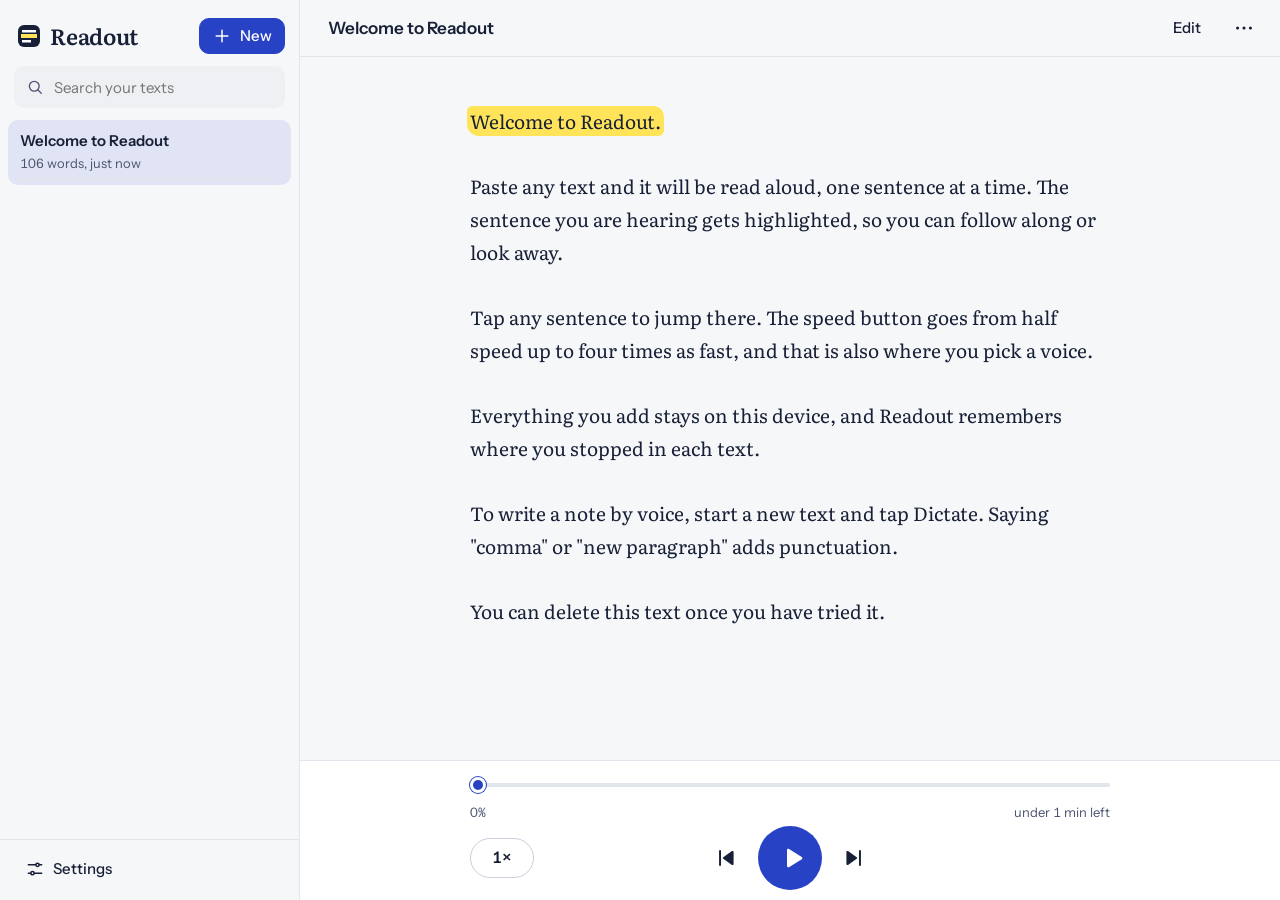
==== index.html @ 1df07926 "Add Readout: read-aloud and dictation web app Plain HTML/CSS/JS, no build step. Served from GitHub P" ====
<!doctype html>
<html lang="en" data-theme="system" data-size="m">
<head>
  <meta charset="utf-8">
  <meta name="viewport" content="width=device-width, initial-scale=1, viewport-fit=cover, interactive-widget=resizes-content">
  <title>Readout</title>
  <meta name="description" content="Paste text and hear it read aloud. Dictate notes by voice.">
  <meta name="theme-color" content="#F6F7F9" id="themeColor">
  <meta name="color-scheme" content="light dark">
  <link rel="manifest" href="manifest.webmanifest">
  <link rel="icon" href="icons/icon.svg" type="image/svg+xml">
  <link rel="apple-touch-icon" href="icons/apple-touch-icon.png">
  <link rel="preconnect" href="https://fonts.googleapis.com">
  <link rel="preconnect" href="https://fonts.gstatic.com" crossorigin>
  <link rel="stylesheet" href="https://fonts.googleapis.com/css2?family=Instrument+Sans:wght@400;500;600&family=Literata:wght@400;500;600&display=swap">
  <link rel="stylesheet" href="styles.css?v=1">
  <script src="core.js?v=1" defer></script>
  <script src="app.js?v=1" defer></script>
</head>
<body>
  <svg xmlns="http://www.w3.org/2000/svg" width="0" height="0" style="position:absolute" aria-hidden="true" focusable="false">
    <symbol id="i-menu" viewBox="0 0 24 24"><path d="M4 7h16M4 12h16M4 17h10"/></symbol>
    <symbol id="i-more" viewBox="0 0 24 24"><circle cx="5" cy="12" r="1.7" class="fill"/><circle cx="12" cy="12" r="1.7" class="fill"/><circle cx="19" cy="12" r="1.7" class="fill"/></symbol>
    <symbol id="i-play" viewBox="0 0 24 24"><path class="fill" d="M8 5.6v12.8c0 .8.9 1.3 1.6.9l10.2-6.4c.6-.4.6-1.3 0-1.7L9.6 4.7C8.9 4.3 8 4.8 8 5.6z"/></symbol>
    <symbol id="i-pause" viewBox="0 0 24 24"><rect class="fill" x="6.5" y="5" width="4" height="14" rx="1.2"/><rect class="fill" x="13.5" y="5" width="4" height="14" rx="1.2"/></symbol>
    <symbol id="i-prev" viewBox="0 0 24 24"><path d="M6.5 5.5v13"/><path class="fill" d="M19 6.4v11.2c0 .8-.9 1.2-1.5.8l-8-5.6c-.6-.4-.6-1.2 0-1.6l8-5.6c.6-.4 1.5 0 1.5.8z"/></symbol>
    <symbol id="i-next" viewBox="0 0 24 24"><path d="M17.5 5.5v13"/><path class="fill" d="M5 6.4v11.2c0 .8.9 1.2 1.5.8l8-5.6c.6-.4.6-1.2 0-1.6l-8-5.6C5.9 5.2 5 5.6 5 6.4z"/></symbol>
    <symbol id="i-mic" viewBox="0 0 24 24"><rect x="9" y="3" width="6" height="11" rx="3"/><path d="M5.5 11a6.5 6.5 0 0 0 13 0M12 17.5V21M8.5 21h7"/></symbol>
    <symbol id="i-stop" viewBox="0 0 24 24"><rect class="fill" x="6.5" y="6.5" width="11" height="11" rx="2"/></symbol>
    <symbol id="i-plus" viewBox="0 0 24 24"><path d="M12 5v14M5 12h14"/></symbol>
    <symbol id="i-search" viewBox="0 0 24 24"><circle cx="11" cy="11" r="6.5"/><path d="M16 16l4.5 4.5"/></symbol>
    <symbol id="i-close" viewBox="0 0 24 24"><path d="M6 6l12 12M18 6L6 18"/></symbol>
    <symbol id="i-sliders" viewBox="0 0 24 24"><path d="M4 7h9M17 7h3M4 17h3M11 17h9"/><circle cx="15" cy="7" r="2"/><circle cx="9" cy="17" r="2"/></symbol>
    <symbol id="i-copy" viewBox="0 0 24 24"><rect x="8.5" y="8.5" width="11.5" height="11.5" rx="2"/><path d="M15.5 8.5V6a2 2 0 0 0-2-2H6a2 2 0 0 0-2 2v7.5a2 2 0 0 0 2 2h2.5"/></symbol>
    <symbol id="i-share" viewBox="0 0 24 24"><path d="M12 3.5v11M7.5 8L12 3.5 16.5 8M5 12.5V18a2 2 0 0 0 2 2h10a2 2 0 0 0 2-2v-5.5"/></symbol>
    <symbol id="i-download" viewBox="0 0 24 24"><path d="M12 4v11M7.5 10.5L12 15l4.5-4.5M5 19.5h14"/></symbol>
    <symbol id="i-trash" viewBox="0 0 24 24"><path d="M4 7h16M9.5 7V5a1 1 0 0 1 1-1h3a1 1 0 0 1 1 1v2M6.5 7l.9 12a2 2 0 0 0 2 1.8h5.2a2 2 0 0 0 2-1.8l.9-12"/></symbol>
    <symbol id="i-pin" viewBox="0 0 24 24"><path d="M9 4h6l-1 5.5 3 2.5v2H7v-2l3-2.5L9 4zM12 14v6"/></symbol>
    <symbol id="i-file" viewBox="0 0 24 24"><path d="M7 3h7l5 5v11a2 2 0 0 1-2 2H7a2 2 0 0 1-2-2V5a2 2 0 0 1 2-2zM14 3v5h5"/></symbol>
    <symbol id="i-paste" viewBox="0 0 24 24"><rect x="8.5" y="3.5" width="7" height="4" rx="1"/><path d="M8.5 5.5H7a2 2 0 0 0-2 2V19a2 2 0 0 0 2 2h10a2 2 0 0 0 2-2V7.5a2 2 0 0 0-2-2h-1.5"/></symbol>
    <symbol id="i-wrap" viewBox="0 0 24 24"><path d="M4 6h16M4 12h13a3 3 0 0 1 0 6h-4M15 16l-2 2 2 2M4 18h5"/></symbol>
    <symbol id="i-restart" viewBox="0 0 24 24"><path d="M4.5 12a7.5 7.5 0 1 0 2.2-5.3M4.5 4v4.5H9"/></symbol>
    <symbol id="i-locate" viewBox="0 0 24 24"><circle cx="12" cy="12" r="3.5"/><path d="M12 2.5v3M12 18.5v3M2.5 12h3M18.5 12h3"/></symbol>
    <symbol id="i-voice" viewBox="0 0 24 24"><path d="M4 9.5v5h3.5L12 19V5L7.5 9.5H4zM15.5 9a4 4 0 0 1 0 6M18 6.5a7.5 7.5 0 0 1 0 11"/></symbol>
  </svg>

  <div class="app" id="app">
    <aside class="library" id="library" aria-label="Your texts">
      <div class="library-head">
        <span class="wordmark" aria-hidden="true"><span class="wordmark-mark"></span>Readout</span>
        <button class="btn btn-primary btn-sm" id="newBtn" type="button"><svg class="ic"><use href="#i-plus"/></svg>New</button>
      </div>
      <label class="search">
        <svg class="ic"><use href="#i-search"/></svg>
        <input id="search" type="search" placeholder="Search your texts" aria-label="Search your texts" autocomplete="off">
      </label>
      <ul class="doc-list" id="docList"></ul>
      <p class="doc-empty" id="docEmpty" hidden></p>
      <div class="library-foot">
        <button class="btn btn-quiet" id="installBtn" type="button" hidden><svg class="ic"><use href="#i-download"/></svg>Install app</button>
        <button class="btn btn-quiet" id="settingsBtn" type="button"><svg class="ic"><use href="#i-sliders"/></svg>Settings</button>
      </div>
    </aside>
    <div class="scrim" id="scrim" hidden></div>

    <main class="main" id="main">
      <header class="topbar">
        <button class="icon-btn menu-btn" id="menuBtn" type="button" aria-label="Your texts" aria-controls="library" aria-expanded="false"><svg class="ic"><use href="#i-menu"/></svg></button>
        <input class="doc-title" id="docTitle" aria-label="Title" spellcheck="false" autocomplete="off" maxlength="120">
        <button class="btn btn-quiet mode-btn" id="modeBtn" type="button">Edit</button>
        <button class="icon-btn" id="moreBtn" type="button" aria-label="More actions" aria-haspopup="dialog"><svg class="ic"><use href="#i-more"/></svg></button>
      </header>

      <section class="stage" id="stage">
        <div class="welcome" id="welcome" hidden>
          <h1 class="welcome-title">Paste anything and hear it read aloud.</h1>
          <div class="welcome-actions">
            <button class="btn btn-primary btn-lg" id="pastePlayBtn" type="button"><svg class="ic"><use href="#i-play"/></svg>Paste and play</button>
            <button class="btn btn-lg" id="welcomeOpenBtn" type="button"><svg class="ic"><use href="#i-file"/></svg>Open a file</button>
            <button class="btn btn-lg" id="welcomeNoteBtn" type="button"><svg class="ic"><use href="#i-mic"/></svg>Write or dictate a note</button>
          </div>
          <p class="welcome-note">Texts are saved in this browser on this device.</p>
        </div>
        <article class="reader" id="reader" aria-label="Text"></article>
        <div class="editor-wrap" id="editorWrap" hidden>
          <textarea class="editor" id="editor" aria-label="Text" placeholder="Paste or type here, or tap Dictate and talk." spellcheck="true" autocapitalize="sentences"></textarea>
        </div>
      </section>

      <div class="dictation" id="dictation" hidden>
        <span class="rec-dot" aria-hidden="true"></span>
        <span class="dictation-text" role="status" aria-live="polite"><span class="dictation-label" id="dictLabel">Listening</span> <span class="dictation-interim" id="dictInterim"></span></span>
        <button class="btn btn-sm" id="dictStopBtn" type="button"><svg class="ic"><use href="#i-stop"/></svg>Stop</button>
      </div>

      <footer class="dock" id="dock">
        <div class="player" id="player">
          <input class="scrub" id="scrub" type="range" min="0" max="0" value="0" step="1" aria-label="Position in text">
          <div class="player-meta"><span id="progressPct">0%</span><span id="timeLeft"></span></div>
          <div class="transport">
            <button class="speed-btn" id="speedBtn" type="button" aria-haspopup="dialog" aria-label="Speed and voice"><span id="speedLabel">1×</span></button>
            <button class="icon-btn icon-btn-lg" id="prevBtn" type="button" aria-label="Previous sentence"><svg class="ic"><use href="#i-prev"/></svg></button>
            <button class="play-btn" id="playBtn" type="button" aria-label="Play"><svg class="ic"><use href="#i-play" id="playIcon"/></svg></button>
            <button class="icon-btn icon-btn-lg" id="nextBtn" type="button" aria-label="Next sentence"><svg class="ic"><use href="#i-next"/></svg></button>
            <button class="icon-btn locate-btn" id="locateBtn" type="button" aria-label="Show the sentence being read" hidden><svg class="ic"><use href="#i-locate"/></svg></button>
          </div>
        </div>
        <div class="edit-tools" id="editTools" hidden>
          <button class="btn" id="pasteBtn" type="button"><svg class="ic"><use href="#i-paste"/></svg>Paste</button>
          <button class="btn" id="openBtn" type="button"><svg class="ic"><use href="#i-file"/></svg>Open file</button>
          <button class="btn btn-primary" id="dictateBtn" type="button" aria-pressed="false"><svg class="ic"><use href="#i-mic"/></svg>Dictate</button>
        </div>
      </footer>
    </main>
  </div>

  <input type="file" id="fileInput" accept=".txt,.text,.md,.markdown,.pdf,text/plain,text/markdown,application/pdf" multiple hidden>
  <input type="file" id="backupInput" accept=".json,application/json" hidden>

  <dialog class="sheet" id="speedSheet" aria-labelledby="speedSheetTitle">
    <div class="sheet-head">
      <h2 class="sheet-title" id="speedSheetTitle">Speed and voice</h2>
      <button class="icon-btn" type="button" data-close aria-label="Close"><svg class="ic"><use href="#i-close"/></svg></button>
    </div>
    <div class="rate">
      <button class="icon-btn rate-step" id="slowerBtn" type="button" aria-label="Slower"><span class="rate-sign" aria-hidden="true">−</span></button>
      <output class="rate-readout" id="rateReadout" for="rateSlider">1.00×</output>
      <button class="icon-btn rate-step" id="fasterBtn" type="button" aria-label="Faster"><span class="rate-sign" aria-hidden="true">+</span></button>
    </div>
    <input class="dial" id="rateSlider" type="range" min="0.5" max="4" step="0.05" value="1" aria-label="Speed">
    <div class="dial-scale" aria-hidden="true"><span>0.5×</span><span>1×</span><span>2×</span><span>3×</span><span>4×</span></div>
    <div class="chips" id="rateChips" role="group" aria-label="Speed presets"></div>

    <div class="field">
      <label class="field-label" for="voiceSelect">Voice</label>
      <div class="field-row">
        <select id="voiceSelect" class="select"></select>
        <button class="btn" id="previewBtn" type="button"><svg class="ic"><use href="#i-voice"/></svg>Preview</button>
      </div>
      <p class="field-hint" id="voiceHint"></p>
    </div>
    <div class="field">
      <label class="field-label" for="pitchSlider">Pitch <span class="field-value" id="pitchValue">Normal</span></label>
      <input class="dial dial-thin" id="pitchSlider" type="range" min="0.5" max="1.5" step="0.05" value="1">
    </div>
  </dialog>

  <dialog class="sheet" id="moreSheet" aria-label="More actions">
    <div class="sheet-head">
      <h2 class="sheet-title" id="moreTitle">This text</h2>
      <button class="icon-btn" type="button" data-close aria-label="Close"><svg class="ic"><use href="#i-close"/></svg></button>
    </div>
    <div class="menu">
      <button class="menu-item" type="button" data-act="copy"><svg class="ic"><use href="#i-copy"/></svg>Copy text</button>
      <button class="menu-item" type="button" data-act="share"><svg class="ic"><use href="#i-share"/></svg>Share</button>
      <button class="menu-item" type="button" data-act="txt"><svg class="ic"><use href="#i-download"/></svg>Download as .txt</button>
      <button class="menu-item" type="button" data-act="md"><svg class="ic"><use href="#i-download"/></svg>Download as .md</button>
      <button class="menu-item" type="button" data-act="reflow"><svg class="ic"><use href="#i-wrap"/></svg>Clean up line breaks</button>
      <button class="menu-item" type="button" data-act="restart"><svg class="ic"><use href="#i-restart"/></svg>Start over from the top</button>
      <button class="menu-item" type="button" data-act="pin"><svg class="ic"><use href="#i-pin"/></svg><span id="pinLabel">Pin to top</span></button>
      <button class="menu-item menu-item-danger" type="button" data-act="delete"><svg class="ic"><use href="#i-trash"/></svg>Delete</button>
    </div>
  </dialog>

  <dialog class="sheet sheet-tall" id="settingsSheet" aria-labelledby="settingsTitle">
    <div class="sheet-head">
      <h2 class="sheet-title" id="settingsTitle">Settings</h2>
      <button class="icon-btn" type="button" data-close aria-label="Close"><svg class="ic"><use href="#i-close"/></svg></button>
    </div>

    <section class="settings-group">
      <h3 class="group-title">Look</h3>
      <div class="field">
        <span class="field-label" id="themeLabel">Theme</span>
        <div class="segmented" role="radiogroup" aria-labelledby="themeLabel" id="themeGroup">
          <label><input type="radio" name="theme" value="system"><span>System</span></label>
          <label><input type="radio" name="theme" value="light"><span>Light</span></label>
          <label><input type="radio" name="theme" value="dark"><span>Dark</span></label>
        </div>
      </div>
      <div class="field">
        <span class="field-label" id="sizeLabel">Text size</span>
        <div class="segmented" role="radiogroup" aria-labelledby="sizeLabel" id="sizeGroup">
          <label><input type="radio" name="size" value="s"><span class="sz sz-s">A</span></label>
          <label><input type="radio" name="size" value="m"><span class="sz sz-m">A</span></label>
          <label><input type="radio" name="size" value="l"><span class="sz sz-l">A</span></label>
          <label><input type="radio" name="size" value="xl"><span class="sz sz-xl">A</span></label>
        </div>
      </div>
    </section>

    <section class="settings-group">
      <h3 class="group-title">Listening</h3>
      <label class="toggle"><span><span class="toggle-title">Follow along</span><span class="toggle-desc">Scroll to the sentence being read.</span></span><input type="checkbox" id="followToggle"><span class="switch" aria-hidden="true"></span></label>
      <label class="toggle"><span><span class="toggle-title">Keep the screen on while reading</span><span class="toggle-desc">Phones stop web speech when the screen turns off.</span></span><input type="checkbox" id="awakeToggle"><span class="switch" aria-hidden="true"></span></label>
      <label class="toggle"><span><span class="toggle-title">Try to keep reading when locked</span><span class="toggle-desc">Experimental. Adds lock-screen controls and asks the phone to keep Readout running.</span></span><input type="checkbox" id="bgToggle"><span class="switch" aria-hidden="true"></span></label>
    </section>

    <section class="settings-group">
      <h3 class="group-title">Dictation</h3>
      <div class="field">
        <label class="field-label" for="dictLang">Language</label>
        <select id="dictLang" class="select"></select>
      </div>
      <label class="toggle"><span><span class="toggle-title">Spoken punctuation</span><span class="toggle-desc">Say “comma”, “period”, “question mark”, or “new paragraph”.</span></span><input type="checkbox" id="punctToggle"><span class="switch" aria-hidden="true"></span></label>
      <label class="toggle" id="localToggleRow" hidden><span><span class="toggle-title">Prefer on-device recognition</span><span class="toggle-desc">Keeps your voice on this device and works offline, once Chrome downloads the language pack.</span></span><input type="checkbox" id="localToggle"><span class="switch" aria-hidden="true"></span></label>
    </section>

    <section class="settings-group">
      <h3 class="group-title">Backup</h3>
      <p class="group-desc">Your texts live in this browser. Export a backup before clearing browser data or switching phones.</p>
      <div class="field-row">
        <button class="btn" id="exportAllBtn" type="button"><svg class="ic"><use href="#i-download"/></svg>Export all texts</button>
        <button class="btn" id="importBtn" type="button"><svg class="ic"><use href="#i-file"/></svg>Import a backup</button>
      </div>
    </section>

    <p class="about" id="about"></p>
  </dialog>

  <div class="toast" id="toast" hidden>
    <span class="toast-msg" id="toastMsg" role="status" aria-live="polite"></span>
    <button class="toast-action" id="toastAction" type="button" hidden></button>
  </div>
</body>
</html>
---- styles.css ----
/* Readout. Palette: blue ink on cool paper, a yellow highlighter on the sentence being read. */

:root {
  --paper: #f6f7f9;
  --surface: #ffffff;
  --sunk: #eef0f4;
  --ink: #172036;
  --ink-2: #4b5570;
  --ink-read: #7e869b;
  --rule: #e1e5ec;
  --rule-strong: #c9cfdb;
  --pen: #2742c4;
  --pen-hover: #1f37a8;
  --pen-ink: #ffffff;
  --pen-soft: rgba(39, 66, 196, 0.1);
  --marker: #ffe45a;
  --marker-word: #ffc21f;
  --on-marker: #172036;
  --danger: #b42318;
  --rec: #d92d20;
  --shadow: 0 10px 30px rgba(23, 32, 54, 0.14), 0 2px 6px rgba(23, 32, 54, 0.08);
  --scrim: rgba(17, 22, 38, 0.38);

  --serif: "Literata", "Iowan Old Style", "Charter", "Sitka Text", Georgia, "Noto Serif", serif;
  --sans: "Instrument Sans", system-ui, -apple-system, "Segoe UI", Roboto, "Helvetica Neue", sans-serif;

  --read-size: 19px;
  --dock-h: 152px;
  color-scheme: light;
}

:root[data-theme="dark"] {
  --paper: #131a2b;
  --surface: #1b2338;
  --sunk: #10172a;
  --ink: #ebeef6;
  --ink-2: #a6aec4;
  --ink-read: #6d7690;
  --rule: #283252;
  --rule-strong: #3a4670;
  --pen: #9aadff;
  --pen-hover: #b3c2ff;
  --pen-ink: #0f1526;
  --pen-soft: rgba(154, 173, 255, 0.14);
  --marker: #e5c24a;
  --marker-word: #fff0a6;
  --on-marker: #10162a;
  --danger: #ff8a7a;
  --rec: #ff6b5b;
  --shadow: 0 12px 34px rgba(0, 0, 0, 0.45), 0 2px 8px rgba(0, 0, 0, 0.3);
  --scrim: rgba(4, 7, 16, 0.6);
  color-scheme: dark;
}

@media (prefers-color-scheme: dark) {
  :root[data-theme="system"] {
    --paper: #131a2b;
    --surface: #1b2338;
    --sunk: #10172a;
    --ink: #ebeef6;
    --ink-2: #a6aec4;
    --ink-read: #6d7690;
    --rule: #283252;
    --rule-strong: #3a4670;
    --pen: #9aadff;
    --pen-hover: #b3c2ff;
    --pen-ink: #0f1526;
    --pen-soft: rgba(154, 173, 255, 0.14);
    --marker: #e5c24a;
    --marker-word: #fff0a6;
    --on-marker: #10162a;
    --danger: #ff8a7a;
    --rec: #ff6b5b;
    --shadow: 0 12px 34px rgba(0, 0, 0, 0.45), 0 2px 8px rgba(0, 0, 0, 0.3);
    --scrim: rgba(4, 7, 16, 0.6);
    color-scheme: dark;
  }
}

:root[data-size="s"] { --read-size: 17px; }
:root[data-size="m"] { --read-size: 19px; }
:root[data-size="l"] { --read-size: 22px; }
:root[data-size="xl"] { --read-size: 26px; }

*, *::before, *::after { box-sizing: border-box; }

html, body { height: 100%; }

body {
  margin: 0;
  background: var(--paper);
  color: var(--ink);
  font-family: var(--sans);
  font-size: 15px;
  line-height: 1.45;
  -webkit-font-smoothing: antialiased;
  -webkit-tap-highlight-color: transparent;
  overflow: hidden;
}

button, input, select, textarea { font: inherit; color: inherit; }
button { cursor: pointer; }
[hidden] { display: none !important; }

:focus-visible { outline: 2.5px solid var(--pen); outline-offset: 2px; border-radius: 6px; }

.ic {
  width: 22px;
  height: 22px;
  flex: none;
  fill: none;
  stroke: currentColor;
  stroke-width: 1.8;
  stroke-linecap: round;
  stroke-linejoin: round;
}
.ic .fill, symbol .fill { fill: currentColor; stroke: none; }

/* ---------- layout ---------- */

.app {
  display: grid;
  grid-template-columns: minmax(0, 1fr);
  height: 100vh;
  height: 100dvh;
}

.main {
  display: grid;
  grid-template-columns: minmax(0, 1fr);
  grid-template-rows: auto 1fr auto auto;
  min-width: 0;
  min-height: 0;
  height: 100%;
}

.topbar {
  display: flex;
  align-items: center;
  gap: 4px;
  padding: calc(6px + env(safe-area-inset-top)) 8px 6px;
  border-bottom: 1px solid var(--rule);
  background: var(--paper);
}

.doc-title {
  flex: 1;
  width: 0;
  min-width: 0;
  height: 40px;
  border: 0;
  border-radius: 8px;
  background: transparent;
  padding: 0 8px;
  font-weight: 600;
  font-size: 17px;
  text-overflow: ellipsis;
}
.doc-title:hover { background: var(--sunk); }
.doc-title:focus { background: var(--surface); outline: 2px solid var(--pen); outline-offset: 0; }
.doc-title:disabled { background: transparent; color: var(--ink); opacity: 1; }

.stage {
  position: relative;
  overflow-y: auto;
  overscroll-behavior: contain;
  min-height: 0;
  scroll-padding: 30vh 0;
}

/* ---------- buttons ---------- */

.btn {
  display: inline-flex;
  align-items: center;
  justify-content: center;
  gap: 8px;
  height: 42px;
  padding: 0 16px;
  border: 1px solid var(--rule-strong);
  border-radius: 10px;
  background: var(--surface);
  color: var(--ink);
  font-weight: 500;
  white-space: nowrap;
  transition: background-color 0.15s, border-color 0.15s;
}
.btn:hover { background: var(--sunk); }
.btn .ic { width: 20px; height: 20px; }
.btn-sm { height: 36px; padding: 0 12px; }
.btn-lg { height: 52px; padding: 0 22px; font-size: 16px; border-radius: 12px; }
.btn-primary { background: var(--pen); border-color: var(--pen); color: var(--pen-ink); }
.btn-primary:hover { background: var(--pen-hover); border-color: var(--pen-hover); }
.btn-quiet { border-color: transparent; background: transparent; }
.btn-quiet:hover { background: var(--sunk); }
.btn[aria-pressed="true"] { background: var(--rec); border-color: var(--rec); color: #fff; }

.icon-btn {
  display: inline-grid;
  place-items: center;
  width: 44px;
  height: 44px;
  border: 0;
  border-radius: 12px;
  background: transparent;
  color: var(--ink);
}
.icon-btn:hover { background: var(--sunk); }
.icon-btn:disabled, .btn:disabled, .play-btn:disabled, .speed-btn:disabled { opacity: 0.4; cursor: default; }
.icon-btn:disabled:hover { background: transparent; }
.icon-btn-lg .ic { width: 26px; height: 26px; }

/* ---------- library ---------- */

.library {
  position: fixed;
  inset: 0 auto 0 0;
  z-index: 30;
  width: min(86vw, 340px);
  display: flex;
  flex-direction: column;
  background: var(--surface);
  border-right: 1px solid var(--rule);
  padding: calc(10px + env(safe-area-inset-top)) 0 calc(10px + env(safe-area-inset-bottom));
  transform: translateX(-102%);
  transition: transform 0.22s ease;
  visibility: hidden;
}
.library.is-open { transform: none; visibility: visible; box-shadow: var(--shadow); }

.scrim { position: fixed; inset: 0; z-index: 25; background: var(--scrim); }

.library-head {
  display: flex;
  align-items: center;
  justify-content: space-between;
  padding: 4px 14px 12px 18px;
}

.wordmark {
  display: inline-flex;
  align-items: center;
  gap: 10px;
  font-family: var(--serif);
  font-weight: 600;
  font-size: 22px;
  letter-spacing: -0.01em;
}
.wordmark-mark {
  width: 22px;
  height: 22px;
  border-radius: 6px;
  background:
    linear-gradient(var(--surface), var(--surface)) 4px 5px / 14px 2.5px no-repeat,
    linear-gradient(var(--marker), var(--marker)) 3px 9.5px / 16px 4px no-repeat,
    linear-gradient(var(--ink), var(--ink)) 5px 10.25px / 11px 2.5px no-repeat,
    linear-gradient(var(--surface), var(--surface)) 4px 15.5px / 9px 2.5px no-repeat,
    var(--ink);
}

.search {
  display: flex;
  align-items: center;
  gap: 8px;
  margin: 0 14px 8px;
  padding: 0 12px;
  height: 42px;
  border-radius: 10px;
  background: var(--sunk);
  color: var(--ink-2);
}
.search input { flex: 1; min-width: 0; border: 0; background: transparent; height: 100%; color: var(--ink); }
.search input:focus { outline: none; }
.search:focus-within { outline: 2px solid var(--pen); }
.search .ic { width: 18px; height: 18px; }

.doc-list { list-style: none; margin: 0; padding: 4px 8px; overflow-y: auto; flex: 1; }

.doc-item {
  position: relative;
  display: grid;
  gap: 2px;
  width: 100%;
  text-align: left;
  border: 0;
  border-radius: 10px;
  background: transparent;
  padding: 10px 12px 12px;
  overflow: hidden;
}
.doc-item:hover { background: var(--sunk); }
.doc-item.is-active { background: var(--pen-soft); }
.doc-item-title {
  display: flex;
  align-items: center;
  gap: 6px;
  font-weight: 600;
  font-size: 15px;
  white-space: nowrap;
  overflow: hidden;
  text-overflow: ellipsis;
}
.doc-item-title span { overflow: hidden; text-overflow: ellipsis; }
.doc-item-title .ic { width: 15px; height: 15px; color: var(--ink-2); }
.doc-item-meta { font-size: 13px; color: var(--ink-2); font-variant-numeric: tabular-nums; }
.doc-item-progress {
  position: absolute;
  left: 12px;
  right: 12px;
  bottom: 5px;
  height: 2px;
  border-radius: 2px;
  background: linear-gradient(var(--pen), var(--pen)) 0 0 / var(--p, 0%) 100% no-repeat, var(--rule);
}

.doc-empty { margin: 8px 22px; color: var(--ink-2); }

.library-foot { display: flex; flex-direction: column; gap: 2px; padding: 8px 8px 0; border-top: 1px solid var(--rule); }
.library-foot .btn { justify-content: flex-start; }

/* ---------- reading ---------- */

.reader {
  max-width: 36em;
  margin: 0 auto;
  padding: 28px 22px 40vh;
  font-family: var(--serif);
  font-size: var(--read-size);
  line-height: 1.72;
  white-space: pre-wrap;
  overflow-wrap: break-word;
  hyphens: auto;
  -webkit-hyphens: auto;
  font-variant-numeric: oldstyle-nums;
}

.chunk {
  cursor: pointer;
  border-radius: 0.28em 0.55em 0.32em 0.62em;
  -webkit-box-decoration-break: clone;
  box-decoration-break: clone;
  transition: background-color 0.18s ease, color 0.18s ease;
}
.chunk.is-read { color: var(--ink-read); }
.chunk.is-current {
  background-color: var(--marker);
  color: var(--on-marker);
  padding: 0.06em 0.14em;
  margin: 0 -0.14em;
}
@media (hover: hover) {
  .chunk:hover:not(.is-current) {
    text-decoration: underline;
    text-decoration-color: var(--rule-strong);
    text-decoration-thickness: 1.5px;
    text-underline-offset: 0.28em;
  }
}
::highlight(readout-word) { background-color: var(--marker-word); color: var(--on-marker); }

.welcome {
  max-width: 34em;
  margin: 0 auto;
  padding: 12vh 24px 40px;
}
.welcome-title {
  margin: 0 0 28px;
  font-family: var(--serif);
  font-weight: 500;
  font-size: clamp(30px, 7vw, 44px);
  line-height: 1.15;
  letter-spacing: -0.015em;
  text-wrap: balance;
}
.welcome-actions { display: flex; flex-wrap: wrap; gap: 10px; }
.welcome-note { margin: 22px 0 0; color: var(--ink-2); }

.editor-wrap { height: 100%; }
.editor {
  display: block;
  width: 100%;
  height: 100%;
  max-width: 36em;
  margin: 0 auto;
  padding: 24px 22px 32px;
  border: 0;
  resize: none;
  background: transparent;
  font-family: var(--serif);
  font-size: var(--read-size);
  line-height: 1.72;
}
.editor:focus { outline: none; }
.editor::placeholder { color: var(--ink-read); }

/* ---------- dictation bar ---------- */

.dictation {
  display: flex;
  align-items: center;
  gap: 12px;
  padding: 10px 14px;
  border-top: 1px solid var(--rule);
  background: var(--surface);
}
.rec-dot {
  width: 12px;
  height: 12px;
  flex: none;
  border-radius: 50%;
  background: var(--rec);
  animation: pulse 1.4s ease-in-out infinite;
}
@keyframes pulse { 50% { transform: scale(0.7); opacity: 0.55; } }
.dictation-text { flex: 1; min-width: 0; overflow: hidden; white-space: nowrap; text-overflow: ellipsis; }
.dictation-label { font-weight: 600; }
.dictation-interim { color: var(--ink-2); font-family: var(--serif); }

/* ---------- player dock ---------- */

.dock {
  border-top: 1px solid var(--rule);
  background: var(--surface);
  padding: 10px 14px calc(10px + env(safe-area-inset-bottom));
}

.player { max-width: 640px; margin: 0 auto; }

.scrub, .dial {
  -webkit-appearance: none;
  appearance: none;
  width: 100%;
  height: 28px;
  margin: 0;
  background: transparent;
  cursor: pointer;
  --fill: 0%;
}
.scrub::-webkit-slider-runnable-track {
  height: 4px;
  border-radius: 4px;
  background: linear-gradient(var(--pen), var(--pen)) 0 0 / var(--fill) 100% no-repeat, var(--rule);
}
.scrub::-moz-range-track { height: 4px; border-radius: 4px; background: var(--rule); }
.scrub::-moz-range-progress { height: 4px; border-radius: 4px; background: var(--pen); }
.scrub::-webkit-slider-thumb {
  -webkit-appearance: none;
  width: 16px;
  height: 16px;
  margin-top: -6px;
  border-radius: 50%;
  background: var(--pen);
  border: 3px solid var(--surface);
  box-shadow: 0 0 0 1px var(--pen);
}
.scrub::-moz-range-thumb { width: 12px; height: 12px; border-radius: 50%; background: var(--pen); border: 3px solid var(--surface); }
.scrub:disabled { cursor: default; opacity: 0.4; }

.player-meta {
  display: flex;
  justify-content: space-between;
  margin-top: -2px;
  font-size: 13px;
  color: var(--ink-2);
  font-variant-numeric: tabular-nums;
}

.transport {
  display: grid;
  grid-template-columns: 1fr auto auto auto 1fr;
  align-items: center;
  gap: 10px;
  margin-top: 4px;
}

.speed-btn {
  justify-self: start;
  min-width: 64px;
  height: 40px;
  padding: 0 12px;
  border: 1px solid var(--rule-strong);
  border-radius: 999px;
  background: var(--surface);
  font-weight: 600;
  font-size: 16px;
  font-variant-numeric: tabular-nums;
}
.speed-btn:hover { background: var(--sunk); }

.play-btn {
  display: grid;
  place-items: center;
  width: 64px;
  height: 64px;
  border: 0;
  border-radius: 50%;
  background: var(--pen);
  color: var(--pen-ink);
  transition: transform 0.12s ease, background-color 0.15s;
}
.play-btn:hover { background: var(--pen-hover); }
.play-btn:active { transform: scale(0.95); }
.play-btn .ic { width: 30px; height: 30px; }
.play-btn.is-paused-ready .ic { margin-left: 3px; }

.locate-btn { justify-self: end; color: var(--pen); }

.edit-tools {
  display: flex;
  gap: 8px;
  max-width: 640px;
  margin: 0 auto;
}
.edit-tools .btn { flex: 1; padding: 0 10px; }

/* ---------- sheets (dialogs) ---------- */

.sheet {
  width: 100%;
  max-width: 520px;
  max-height: min(88dvh, 760px);
  margin: auto auto 0;
  padding: 8px 20px calc(20px + env(safe-area-inset-bottom));
  border: 0;
  border-radius: 20px 20px 0 0;
  background: var(--surface);
  color: var(--ink);
  box-shadow: var(--shadow);
  overflow-y: auto;
}
.sheet::backdrop { background: var(--scrim); }
.sheet[open] { animation: sheet-in 0.2s ease-out; }
@keyframes sheet-in { from { transform: translateY(24px); opacity: 0; } }

.sheet-head {
  position: sticky;
  top: -8px;
  z-index: 1;
  display: flex;
  align-items: center;
  justify-content: space-between;
  margin: 0 -8px 8px 0;
  padding-top: 8px;
  background: var(--surface);
}
.sheet-title { margin: 0; font-size: 19px; font-weight: 600; }

.rate {
  display: flex;
  align-items: center;
  justify-content: center;
  gap: 18px;
  margin: 4px 0 6px;
}
.rate-readout {
  min-width: 4.2ch;
  text-align: center;
  font-family: var(--serif);
  font-weight: 500;
  font-size: 54px;
  line-height: 1;
  letter-spacing: -0.02em;
  font-variant-numeric: lining-nums tabular-nums;
}
.rate-step { width: 52px; height: 52px; border: 1px solid var(--rule-strong); border-radius: 50%; }
.rate-sign { font-size: 26px; line-height: 1; }

.dial { height: 36px; }
.dial::-webkit-slider-runnable-track {
  height: 18px;
  border-radius: 6px;
  background:
    repeating-linear-gradient(90deg, var(--rule-strong) 0 1.5px, transparent 1.5px calc((100% - 1.5px) / 35)) 0 50% / 100% 10px no-repeat,
    var(--sunk);
}
.dial::-moz-range-track {
  height: 18px;
  border-radius: 6px;
  background:
    repeating-linear-gradient(90deg, var(--rule-strong) 0 1.5px, transparent 1.5px calc((100% - 1.5px) / 35)) 0 50% / 100% 10px no-repeat,
    var(--sunk);
}
.dial::-webkit-slider-thumb {
  -webkit-appearance: none;
  width: 6px;
  height: 30px;
  margin-top: -6px;
  border-radius: 3px;
  background: var(--pen);
  box-shadow: 0 0 0 3px var(--surface);
}
.dial::-moz-range-thumb { width: 6px; height: 30px; border: 0; border-radius: 3px; background: var(--pen); }
.dial-thin::-webkit-slider-runnable-track { height: 6px; background: var(--sunk); }
.dial-thin::-webkit-slider-thumb { height: 22px; margin-top: -8px; }
.dial-thin::-moz-range-track { height: 6px; background: var(--sunk); }

.dial-scale {
  position: relative;
  height: 18px;
  margin: 2px 0 0;
  font-size: 12px;
  color: var(--ink-2);
  font-variant-numeric: tabular-nums;
}
.dial-scale span { position: absolute; transform: translateX(-50%); }
.dial-scale span:nth-child(1) { left: 1%; transform: none; }
.dial-scale span:nth-child(2) { left: calc(100% * 0.5 / 3.5); }
.dial-scale span:nth-child(3) { left: calc(100% * 1.5 / 3.5); }
.dial-scale span:nth-child(4) { left: calc(100% * 2.5 / 3.5); }
.dial-scale span:nth-child(5) { right: 0; left: auto; transform: none; }

.chips { display: flex; flex-wrap: wrap; gap: 8px; margin: 14px 0 6px; }
.chip {
  height: 36px;
  min-width: 52px;
  padding: 0 12px;
  border: 1px solid var(--rule-strong);
  border-radius: 999px;
  background: var(--surface);
  font-weight: 500;
  font-variant-numeric: tabular-nums;
}
.chip:hover { background: var(--sunk); }
.chip[aria-pressed="true"] { background: var(--ink); border-color: var(--ink); color: var(--paper); }

.field { margin: 16px 0; }
.field-label { display: flex; justify-content: space-between; margin-bottom: 8px; font-weight: 600; }
.field-value { font-weight: 400; color: var(--ink-2); font-variant-numeric: tabular-nums; }
.field-row { display: flex; gap: 8px; flex-wrap: wrap; }
.field-row .select { flex: 1; min-width: 0; }
.field-hint { margin: 8px 0 0; font-size: 13px; color: var(--ink-2); }
.field-hint:empty { display: none; }

.select {
  height: 42px;
  padding: 0 36px 0 12px;
  border: 1px solid var(--rule-strong);
  border-radius: 10px;
  background: var(--surface) url("data:image/svg+xml,%3Csvg xmlns='http://www.w3.org/2000/svg' width='12' height='8' viewBox='0 0 12 8'%3E%3Cpath d='M1 1.5l5 5 5-5' fill='none' stroke='%23889' stroke-width='1.6' stroke-linecap='round' stroke-linejoin='round'/%3E%3C/svg%3E") no-repeat right 14px center;
  -webkit-appearance: none;
  appearance: none;
  width: 100%;
  text-overflow: ellipsis;
}

.menu { display: grid; gap: 2px; padding-bottom: 4px; }
.menu-item {
  display: flex;
  align-items: center;
  gap: 14px;
  height: 50px;
  padding: 0 10px;
  border: 0;
  border-radius: 10px;
  background: transparent;
  text-align: left;
  font-size: 16px;
}
.menu-item:hover { background: var(--sunk); }
.menu-item .ic { color: var(--ink-2); }
.menu-item-danger, .menu-item-danger .ic { color: var(--danger); }

.settings-group { padding: 6px 0 10px; border-top: 1px solid var(--rule); }
.settings-group:first-of-type { border-top: 0; }
.group-title { margin: 10px 0 4px; font-size: 15px; font-weight: 600; color: var(--ink-2); }
.group-desc { margin: 4px 0 12px; color: var(--ink-2); }

.segmented { display: flex; padding: 3px; gap: 3px; border-radius: 12px; background: var(--sunk); }
.segmented label { flex: 1; }
.segmented input { position: absolute; opacity: 0; pointer-events: none; }
.segmented span {
  display: grid;
  place-items: center;
  height: 38px;
  border-radius: 9px;
  font-weight: 500;
  cursor: pointer;
}
.segmented input:checked + span { background: var(--surface); box-shadow: 0 1px 3px rgba(0, 0, 0, 0.12); }
.segmented input:focus-visible + span { outline: 2.5px solid var(--pen); }
.sz { font-family: var(--serif); }
.sz-s { font-size: 14px; }
.sz-m { font-size: 17px; }
.sz-l { font-size: 21px; }
.sz-xl { font-size: 25px; }

.toggle {
  display: flex;
  align-items: center;
  justify-content: space-between;
  gap: 16px;
  padding: 12px 0;
  cursor: pointer;
}
.toggle > span:first-child { display: grid; gap: 2px; }
.toggle-title { font-weight: 500; }
.toggle-desc { font-size: 13px; color: var(--ink-2); }
.toggle input { position: absolute; opacity: 0; pointer-events: none; }
.switch {
  position: relative;
  flex: none;
  width: 46px;
  height: 28px;
  border-radius: 999px;
  background: var(--rule-strong);
  transition: background-color 0.15s;
}
.switch::after {
  content: "";
  position: absolute;
  top: 3px;
  left: 3px;
  width: 22px;
  height: 22px;
  border-radius: 50%;
  background: #fff;
  box-shadow: 0 1px 3px rgba(0, 0, 0, 0.25);
  transition: transform 0.15s;
}
.toggle input:checked + .switch { background: var(--pen); }
.toggle input:checked + .switch::after { transform: translateX(18px); }
.toggle input:focus-visible + .switch { outline: 2.5px solid var(--pen); outline-offset: 2px; }

.about { margin: 16px 0 0; font-size: 13px; color: var(--ink-2); }
.about a { color: var(--pen); }

/* ---------- toast ---------- */

.toast {
  position: fixed;
  left: 50%;
  bottom: calc(var(--dock-h) + 12px + env(safe-area-inset-bottom));
  z-index: 40;
  display: flex;
  align-items: center;
  gap: 14px;
  width: max-content;
  max-width: min(92vw, 520px);
  padding: 12px 14px 12px 18px;
  border-radius: 12px;
  background: var(--ink);
  color: var(--paper);
  box-shadow: var(--shadow);
  transform: translateX(-50%);
  animation: toast-in 0.18s ease-out;
}
@keyframes toast-in { from { transform: translate(-50%, 10px); opacity: 0; } }
.toast-action {
  flex: none;
  border: 0;
  background: transparent;
  color: var(--marker);
  font-weight: 600;
  padding: 6px 4px;
}

/* ---------- desktop ---------- */

@media (min-width: 960px) {
  .app { grid-template-columns: 300px minmax(0, 1fr); }
  .library {
    position: static;
    width: auto;
    transform: none;
    visibility: visible;
    box-shadow: none;
    padding-top: 14px;
    background: var(--paper);
  }
  .menu-btn, .scrim { display: none !important; }
  .topbar { padding-left: 20px; padding-right: 14px; }
  .reader { padding-top: 48px; }
  .sheet {
    margin: auto;
    border-radius: 18px;
    padding-bottom: 20px;
  }
  .toast { bottom: calc(var(--dock-h) + 16px); }
}

@media (min-width: 1400px) {
  .app { grid-template-columns: 340px minmax(0, 1fr); }
}

@media (prefers-reduced-motion: reduce) {
  *, *::before, *::after { animation: none !important; transition: none !important; }
}
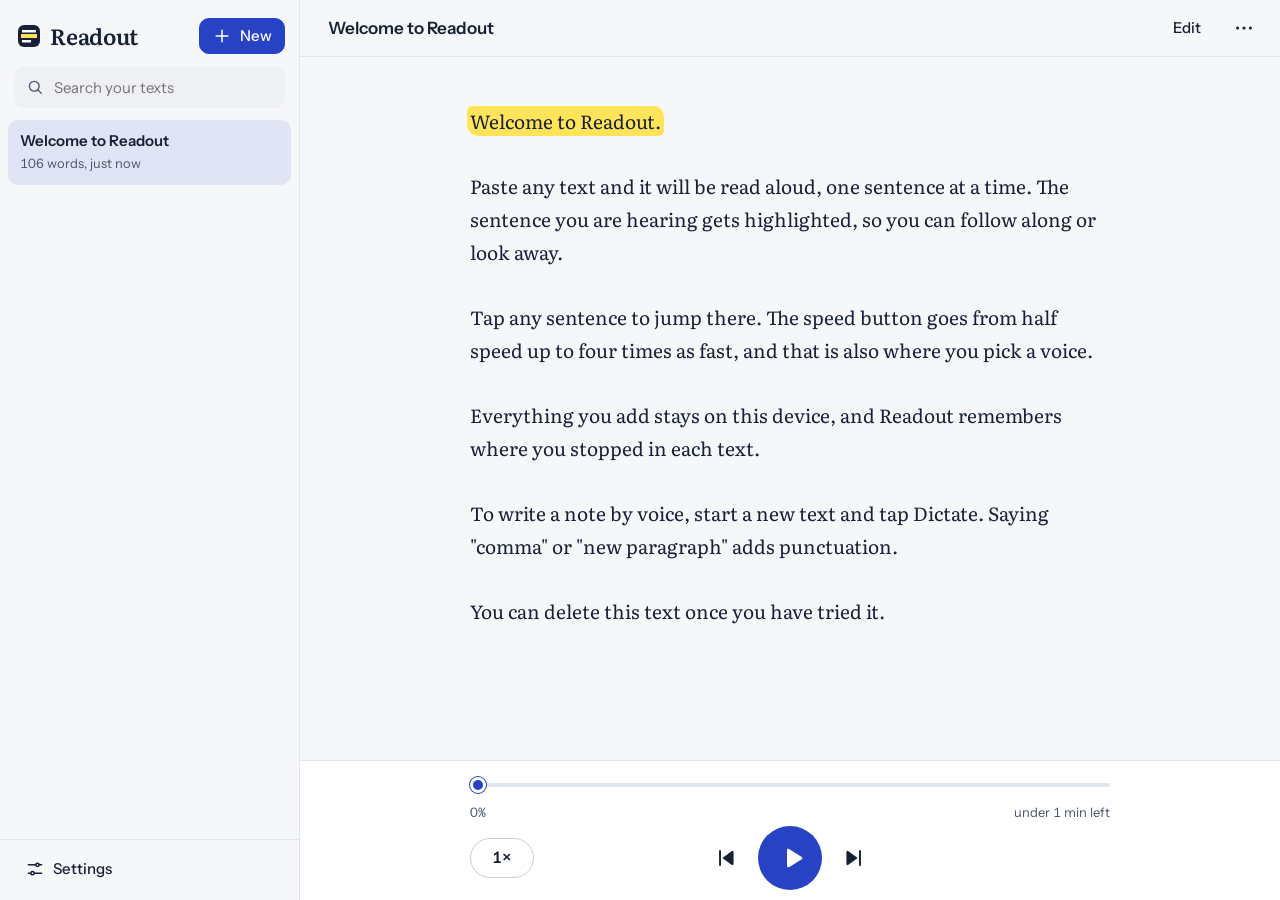
==== commit 77dbabd2: "WIP: Readout v2 on readkit (not released) Co-Authored-By: Claude Opus 5.5 <noreply@anthropic.com>" ====
--- a/index.html
+++ b/index.html
@@ -4,7 +4,7 @@
   <meta charset="utf-8">
   <meta name="viewport" content="width=device-width, initial-scale=1, viewport-fit=cover, interactive-widget=resizes-content">
   <title>Readout</title>
-  <meta name="description" content="Paste text and hear it read aloud. Dictate notes by voice.">
+  <meta name="description" content="Paste text or open a file and hear it read aloud, even with the screen off. Dictate notes by voice.">
   <meta name="theme-color" content="#F6F7F9" id="themeColor">
   <meta name="color-scheme" content="light dark">
   <link rel="manifest" href="manifest.webmanifest">
@@ -13,9 +13,9 @@
   <link rel="preconnect" href="https://fonts.googleapis.com">
   <link rel="preconnect" href="https://fonts.gstatic.com" crossorigin>
   <link rel="stylesheet" href="https://fonts.googleapis.com/css2?family=Instrument+Sans:wght@400;500;600&family=Literata:wght@400;500;600&display=swap">
-  <link rel="stylesheet" href="styles.css?v=1">
-  <script src="core.js?v=1" defer></script>
-  <script src="app.js?v=1" defer></script>
+  <link rel="stylesheet" href="styles.css?v=4">
+  <script src="core.js?v=4" defer></script>
+  <script src="app.js?v=4" defer></script>
 </head>
 <body>
   <svg xmlns="http://www.w3.org/2000/svg" width="0" height="0" style="position:absolute" aria-hidden="true" focusable="false">
@@ -41,7 +41,11 @@
     <symbol id="i-wrap" viewBox="0 0 24 24"><path d="M4 6h16M4 12h13a3 3 0 0 1 0 6h-4M15 16l-2 2 2 2M4 18h5"/></symbol>
     <symbol id="i-restart" viewBox="0 0 24 24"><path d="M4.5 12a7.5 7.5 0 1 0 2.2-5.3M4.5 4v4.5H9"/></symbol>
     <symbol id="i-locate" viewBox="0 0 24 24"><circle cx="12" cy="12" r="3.5"/><path d="M12 2.5v3M12 18.5v3M2.5 12h3M18.5 12h3"/></symbol>
+    <symbol id="i-sync" viewBox="0 0 24 24"><path d="M19.5 12a7.5 7.5 0 0 1-13 5.1M4.5 12a7.5 7.5 0 0 1 13-5.1M17.5 3.5v3.6h-3.6M6.5 20.5v-3.6h3.6"/></symbol>
     <symbol id="i-voice" viewBox="0 0 24 24"><path d="M4 9.5v5h3.5L12 19V5L7.5 9.5H4zM15.5 9a4 4 0 0 1 0 6M18 6.5a7.5 7.5 0 0 1 0 11"/></symbol>
+    <symbol id="i-list" viewBox="0 0 24 24"><path d="M9 6.5h11M9 12h11M9 17.5h11"/><circle class="fill" cx="4.75" cy="6.5" r="1.25"/><circle class="fill" cx="4.75" cy="12" r="1.25"/><circle class="fill" cx="4.75" cy="17.5" r="1.25"/></symbol>
+    <symbol id="i-moon" viewBox="0 0 24 24"><path d="M19.5 14.5A8 8 0 0 1 9.5 4.5a8 8 0 1 0 10 10z"/></symbol>
+    <symbol id="i-wave" viewBox="0 0 24 24"><path d="M4 10v4M8 7v10M12 4v16M16 8v8M20 10.5v3"/></symbol>
   </svg>
 
   <div class="app" id="app">
@@ -76,7 +80,7 @@
           <h1 class="welcome-title">Paste anything and hear it read aloud.</h1>
           <div class="welcome-actions">
             <button class="btn btn-primary btn-lg" id="pastePlayBtn" type="button"><svg class="ic"><use href="#i-play"/></svg>Paste and play</button>
-            <button class="btn btn-lg" id="welcomeOpenBtn" type="button"><svg class="ic"><use href="#i-file"/></svg>Open a file</button>
+            <button class="btn btn-lg" id="welcomeOpenBtn" type="button"><svg class="ic"><use href="#i-file"/></svg>Open a PDF, photo, or file</button>
             <button class="btn btn-lg" id="welcomeNoteBtn" type="button"><svg class="ic"><use href="#i-mic"/></svg>Write or dictate a note</button>
           </div>
           <p class="welcome-note">Texts are saved in this browser on this device.</p>
@@ -96,9 +100,9 @@
       <footer class="dock" id="dock">
         <div class="player" id="player">
           <input class="scrub" id="scrub" type="range" min="0" max="0" value="0" step="1" aria-label="Position in text">
-          <div class="player-meta"><span id="progressPct">0%</span><span id="timeLeft"></span></div>
+          <div class="player-meta"><span id="progressPct">0%</span><span class="player-status" id="playerStatus"></span><span id="timeLeft"></span></div>
           <div class="transport">
-            <button class="speed-btn" id="speedBtn" type="button" aria-haspopup="dialog" aria-label="Speed and voice"><span id="speedLabel">1×</span></button>
+            <button class="speed-btn" id="speedBtn" type="button" aria-haspopup="dialog" aria-label="Speed, voice and sleep timer"><span id="speedLabel">1×</span></button>
             <button class="icon-btn icon-btn-lg" id="prevBtn" type="button" aria-label="Previous sentence"><svg class="ic"><use href="#i-prev"/></svg></button>
             <button class="play-btn" id="playBtn" type="button" aria-label="Play"><svg class="ic"><use href="#i-play" id="playIcon"/></svg></button>
             <button class="icon-btn icon-btn-lg" id="nextBtn" type="button" aria-label="Next sentence"><svg class="ic"><use href="#i-next"/></svg></button>
@@ -114,7 +118,11 @@
     </main>
   </div>
 
-  <input type="file" id="fileInput" accept=".txt,.text,.md,.markdown,.pdf,text/plain,text/markdown,application/pdf" multiple hidden>
+  <!-- One element for the whole session: audio that keeps playing with the screen off. -->
+  <audio id="audio" preload="auto"></audio>
+  <audio id="previewAudio" preload="auto"></audio>
+
+  <input type="file" id="fileInput" accept=".pdf,.docx,.odt,.odp,.pptx,.epub,.rtf,.html,.htm,.mhtml,.md,.markdown,.txt,.text,application/pdf,image/*,text/plain,text/markdown,text/html,application/rtf,application/epub+zip,application/vnd.openxmlformats-officedocument.wordprocessingml.document,application/vnd.openxmlformats-officedocument.presentationml.presentation,application/vnd.oasis.opendocument.text,application/vnd.oasis.opendocument.presentation" multiple hidden>
   <input type="file" id="backupInput" accept=".json,application/json" hidden>
 
   <dialog class="sheet" id="speedSheet" aria-labelledby="speedSheetTitle">
@@ -128,21 +136,57 @@
       <button class="icon-btn rate-step" id="fasterBtn" type="button" aria-label="Faster"><span class="rate-sign" aria-hidden="true">+</span></button>
     </div>
     <input class="dial" id="rateSlider" type="range" min="0.5" max="4" step="0.05" value="1" aria-label="Speed">
-    <div class="dial-scale" aria-hidden="true"><span>0.5×</span><span>1×</span><span>2×</span><span>3×</span><span>4×</span></div>
+    <div class="dial-scale" id="dialScale" aria-hidden="true"></div>
     <div class="chips" id="rateChips" role="group" aria-label="Speed presets"></div>
 
     <div class="field">
-      <label class="field-label" for="voiceSelect">Voice</label>
+      <span class="field-label" id="vmodeLabel">Voice</span>
+      <div class="segmented" role="radiogroup" aria-labelledby="vmodeLabel" id="vmodeGroup">
+        <label><input type="radio" name="vmode" value="natural"><span>Natural</span></label>
+        <label><input type="radio" name="vmode" value="standard"><span>Standard</span></label>
+        <label><input type="radio" name="vmode" value="device"><span>Device</span></label>
+      </div>
+    </div>
+    <div class="field">
+      <span class="field-label" id="accentLabel">Accent</span>
+      <div class="segmented" role="radiogroup" aria-labelledby="accentLabel" id="accentGroup">
+        <label><input type="radio" name="accent" value="en-US"><span>American</span></label>
+        <label><input type="radio" name="accent" value="en-GB"><span>British</span></label>
+      </div>
+    </div>
+    <div class="field">
+      <label class="field-label" for="kitVoiceSelect" id="speakerLabel">Speaker</label>
       <div class="field-row">
-        <select id="voiceSelect" class="select"></select>
+        <select id="kitVoiceSelect" class="select" aria-labelledby="speakerLabel"></select>
+        <select id="voiceSelect" class="select" aria-labelledby="speakerLabel" hidden></select>
         <button class="btn" id="previewBtn" type="button"><svg class="ic"><use href="#i-voice"/></svg>Preview</button>
       </div>
-      <p class="field-hint" id="voiceHint"></p>
-    </div>
-    <div class="field">
+      <div class="voice-status" id="voiceStatus">
+        <p class="field-hint" id="voiceHint"></p>
+        <div class="bar" id="voiceBar" hidden><span id="voiceBarFill"></span></div>
+        <div class="field-row" id="voiceActions">
+          <button class="btn btn-primary btn-sm" id="voiceGetBtn" type="button" hidden><svg class="ic"><use href="#i-download"/></svg><span id="voiceGetLabel">Download</span></button>
+          <button class="btn btn-sm" id="voiceStopBtn" type="button" hidden>Stop download</button>
+          <button class="btn btn-quiet btn-sm" id="voiceRetryBtn" type="button" hidden>Check again</button>
+        </div>
+      </div>
+    </div>
+    <div class="field" id="pitchField">
       <label class="field-label" for="pitchSlider">Pitch <span class="field-value" id="pitchValue">Normal</span></label>
       <input class="dial dial-thin" id="pitchSlider" type="range" min="0.5" max="1.5" step="0.05" value="1">
     </div>
+
+    <div class="field">
+      <span class="field-label" id="sleepLabel">Sleep timer <span class="field-value" id="sleepValue">Off</span></span>
+      <div class="chips chips-tight" id="sleepChips" role="group" aria-labelledby="sleepLabel">
+        <button class="chip" type="button" data-sleep="0">Off</button>
+        <button class="chip" type="button" data-sleep="15">15 min</button>
+        <button class="chip" type="button" data-sleep="30">30 min</button>
+        <button class="chip" type="button" data-sleep="45">45 min</button>
+        <button class="chip" type="button" data-sleep="60">60 min</button>
+        <button class="chip" type="button" data-sleep="end">End of text</button>
+      </div>
+    </div>
   </dialog>
 
   <dialog class="sheet" id="moreSheet" aria-label="More actions">
@@ -151,15 +195,26 @@
       <button class="icon-btn" type="button" data-close aria-label="Close"><svg class="ic"><use href="#i-close"/></svg></button>
     </div>
     <div class="menu">
+      <button class="menu-item" type="button" data-act="chapters"><svg class="ic"><use href="#i-list"/></svg>Headings and chapters</button>
       <button class="menu-item" type="button" data-act="copy"><svg class="ic"><use href="#i-copy"/></svg>Copy text</button>
       <button class="menu-item" type="button" data-act="share"><svg class="ic"><use href="#i-share"/></svg>Share</button>
       <button class="menu-item" type="button" data-act="txt"><svg class="ic"><use href="#i-download"/></svg>Download as .txt</button>
       <button class="menu-item" type="button" data-act="md"><svg class="ic"><use href="#i-download"/></svg>Download as .md</button>
+      <button class="menu-item" type="button" data-act="audio"><svg class="ic"><use href="#i-wave"/></svg>Save audio</button>
       <button class="menu-item" type="button" data-act="reflow"><svg class="ic"><use href="#i-wrap"/></svg>Clean up line breaks</button>
       <button class="menu-item" type="button" data-act="restart"><svg class="ic"><use href="#i-restart"/></svg>Start over from the top</button>
       <button class="menu-item" type="button" data-act="pin"><svg class="ic"><use href="#i-pin"/></svg><span id="pinLabel">Pin to top</span></button>
       <button class="menu-item menu-item-danger" type="button" data-act="delete"><svg class="ic"><use href="#i-trash"/></svg>Delete</button>
     </div>
+  </dialog>
+
+  <dialog class="sheet" id="chaptersSheet" aria-labelledby="chaptersTitle">
+    <div class="sheet-head">
+      <h2 class="sheet-title" id="chaptersTitle">Headings and chapters</h2>
+      <button class="icon-btn" type="button" data-close aria-label="Close"><svg class="ic"><use href="#i-close"/></svg></button>
+    </div>
+    <div class="menu toc" id="chaptersList"></div>
+    <p class="group-desc" id="chaptersEmpty" hidden>This text has no headings to jump to.</p>
   </dialog>
 
   <dialog class="sheet sheet-tall" id="settingsSheet" aria-labelledby="settingsTitle">
@@ -192,8 +247,32 @@
     <section class="settings-group">
       <h3 class="group-title">Listening</h3>
       <label class="toggle"><span><span class="toggle-title">Follow along</span><span class="toggle-desc">Scroll to the sentence being read.</span></span><input type="checkbox" id="followToggle"><span class="switch" aria-hidden="true"></span></label>
-      <label class="toggle"><span><span class="toggle-title">Keep the screen on while reading</span><span class="toggle-desc">Phones stop web speech when the screen turns off.</span></span><input type="checkbox" id="awakeToggle"><span class="switch" aria-hidden="true"></span></label>
-      <label class="toggle"><span><span class="toggle-title">Try to keep reading when locked</span><span class="toggle-desc">Experimental. Adds lock-screen controls and asks the phone to keep Readout running.</span></span><input type="checkbox" id="bgToggle"><span class="switch" aria-hidden="true"></span></label>
+      <label class="toggle"><span><span class="toggle-title">Play next text automatically</span><span class="toggle-desc">When a text ends, go on to the next one in your list.</span></span><input type="checkbox" id="autoNextToggle"><span class="switch" aria-hidden="true"></span></label>
+      <label class="toggle"><span><span class="toggle-title">Skip citations</span><span class="toggle-desc">Leave out references like “(Lee et al., 2020)” and “[3]”.</span></span><input type="checkbox" id="citeToggle"><span class="switch" aria-hidden="true"></span></label>
+      <label class="toggle"><span><span class="toggle-title">Keep the screen on while reading</span><span class="toggle-desc">For the device voice, which stops when the screen turns off. The natural and standard voices keep reading with the screen off.</span></span><input type="checkbox" id="awakeToggle"><span class="switch" aria-hidden="true"></span></label>
+    </section>
+
+    <section class="settings-group">
+      <h3 class="group-title">Opening files</h3>
+      <label class="toggle"><span><span class="toggle-title">Include footnotes and margin notes</span><span class="toggle-desc">Running heads and page numbers are always left out. Applies to files you open from now on.</span></span><input type="checkbox" id="notesToggle"><span class="switch" aria-hidden="true"></span></label>
+    </section>
+
+    <section class="settings-group">
+      <h3 class="group-title">Voices on this device</h3>
+      <p class="group-desc" id="voicesDesc">Natural and standard voices are downloaded once and kept on this device.</p>
+      <ul class="voice-list" id="voiceList"></ul>
+    </section>
+
+    <section class="settings-group">
+      <h3 class="group-title">Pronunciations</h3>
+      <p class="group-desc">Tell Readout how to say a word. With sync on, the list is on all your devices.</p>
+      <ul class="lex-list" id="lexList"></ul>
+      <div class="lex-add">
+        <input class="input" id="lexWord" type="text" autocomplete="off" autocapitalize="off" spellcheck="false" placeholder="Word" aria-label="Word">
+        <input class="input" id="lexSay" type="text" autocomplete="off" autocapitalize="off" spellcheck="false" placeholder="Say it as" aria-label="Say it as">
+        <button class="btn" id="lexAddBtn" type="button"><svg class="ic"><use href="#i-plus"/></svg>Add</button>
+      </div>
+      <p class="field-hint" id="lexHint">Write how it sounds, like “Kokoro” as “koh koh roh”.</p>
     </section>
 
     <section class="settings-group">
@@ -204,6 +283,39 @@
       </div>
       <label class="toggle"><span><span class="toggle-title">Spoken punctuation</span><span class="toggle-desc">Say “comma”, “period”, “question mark”, or “new paragraph”.</span></span><input type="checkbox" id="punctToggle"><span class="switch" aria-hidden="true"></span></label>
       <label class="toggle" id="localToggleRow" hidden><span><span class="toggle-title">Prefer on-device recognition</span><span class="toggle-desc">Keeps your voice on this device and works offline, once Chrome downloads the language pack.</span></span><input type="checkbox" id="localToggle"><span class="switch" aria-hidden="true"></span></label>
+    </section>
+
+    <section class="settings-group">
+      <h3 class="group-title">Sync</h3>
+      <div id="syncSetup">
+        <p class="group-desc">Keep the same texts and notes on your phone and computer. Readout keeps them in a secret gist on your GitHub account.</p>
+        <ol class="steps">
+          <li><a id="syncTokenLink" href="https://github.com/settings/personal-access-tokens/new" target="_blank" rel="noopener">Create a GitHub token</a>. The form opens filled in: scroll down, tap <b>Generate token</b>, and copy the token.</li>
+          <li>Paste it here and tap <b>Connect</b>. On your other devices, paste the <b>sync key</b> from this device instead.</li>
+        </ol>
+        <div class="field-row">
+          <input class="input" id="syncInput" type="password" autocomplete="off" autocapitalize="off" spellcheck="false" placeholder="Token or sync key" aria-label="GitHub token or sync key">
+          <button class="btn btn-primary" id="syncConnectBtn" type="button">Connect</button>
+        </div>
+        <p class="field-hint" id="syncSetupMsg" role="status"></p>
+        <div class="sync-confirm" id="syncConfirm" hidden>
+          <p class="group-desc">No Readout sync was found on this GitHub account. If sync is already on for another device, paste the sync key from that device instead.</p>
+          <div class="field-row">
+            <button class="btn btn-primary" id="syncCreateBtn" type="button">Start syncing from this device</button>
+            <button class="btn btn-quiet" id="syncCancelBtn" type="button">Cancel</button>
+          </div>
+        </div>
+      </div>
+      <div id="syncActive" hidden>
+        <p class="group-desc" id="syncStatus" role="status"></p>
+        <div class="field-row">
+          <button class="btn" id="syncNowBtn" type="button"><svg class="ic"><use href="#i-sync"/></svg>Sync now</button>
+          <button class="btn" id="syncKeyBtn" type="button"><svg class="ic"><use href="#i-copy"/></svg>Copy sync key</button>
+          <button class="btn btn-primary" id="syncFixBtn" type="button" hidden>Use a new token</button>
+        </div>
+        <p class="field-hint">To add another device, paste the sync key into Readout there. Keep it private: anyone with it can read and change your synced texts.</p>
+        <button class="btn btn-quiet sync-off" id="syncOffBtn" type="button">Turn off sync on this device</button>
+      </div>
     </section>
 
     <section class="settings-group">
@@ -216,6 +328,36 @@
     </section>
 
     <p class="about" id="about"></p>
+  </dialog>
+
+  <dialog class="sheet" id="ocrSheet" aria-labelledby="ocrTitle">
+    <div class="sheet-head">
+      <h2 class="sheet-title" id="ocrTitle">Read the text in the pictures?</h2>
+      <button class="icon-btn" type="button" data-close aria-label="Close"><svg class="ic"><use href="#i-close"/></svg></button>
+    </div>
+    <p class="group-desc"><span id="ocrWhat"></span>. Readout can find the words in the pictures, right on this device. The first time, that needs a one-time download of about <span id="ocrSize">7 MB</span>.</p>
+    <div class="field-row">
+      <button class="btn btn-primary" id="ocrYesBtn" type="button">Read the text</button>
+      <button class="btn btn-quiet" type="button" data-close>Cancel</button>
+    </div>
+  </dialog>
+
+  <dialog class="sheet" id="voiceSheet" aria-labelledby="voiceSheetTitle">
+    <div class="sheet-head">
+      <h2 class="sheet-title" id="voiceSheetTitle">Download a voice?</h2>
+      <button class="icon-btn" type="button" data-close aria-label="Close"><svg class="ic"><use href="#i-close"/></svg></button>
+    </div>
+    <p class="group-desc" id="voiceSheetWhat"></p>
+    <dl class="facts">
+      <div><dt>Download</dt><dd id="voiceSheetSize"></dd></div>
+      <div><dt>Connection</dt><dd id="voiceSheetNet"></dd></div>
+      <div><dt>Free space</dt><dd id="voiceSheetSpace"></dd></div>
+    </dl>
+    <p class="field-hint" id="voiceSheetNote"></p>
+    <div class="field-row">
+      <button class="btn btn-primary" id="voiceSheetYes" type="button"><svg class="ic"><use href="#i-download"/></svg>Download</button>
+      <button class="btn btn-quiet" type="button" data-close>Not now</button>
+    </div>
   </dialog>
 
   <div class="toast" id="toast" hidden>
--- a/styles.css
+++ b/styles.css
@@ -459,6 +459,7 @@
 .player-meta {
   display: flex;
   justify-content: space-between;
+  gap: 10px;
   margin-top: -2px;
   font-size: 13px;
   color: var(--ink-2);
@@ -602,12 +603,9 @@
   color: var(--ink-2);
   font-variant-numeric: tabular-nums;
 }
-.dial-scale span { position: absolute; transform: translateX(-50%); }
-.dial-scale span:nth-child(1) { left: 1%; transform: none; }
-.dial-scale span:nth-child(2) { left: calc(100% * 0.5 / 3.5); }
-.dial-scale span:nth-child(3) { left: calc(100% * 1.5 / 3.5); }
-.dial-scale span:nth-child(4) { left: calc(100% * 2.5 / 3.5); }
-.dial-scale span:nth-child(5) { right: 0; left: auto; transform: none; }
+.dial-scale span { position: absolute; transform: translateX(-50%); white-space: nowrap; }
+.dial-scale span:first-child { transform: none; }
+.dial-scale span:last-child { transform: translateX(-100%); }
 
 .chips { display: flex; flex-wrap: wrap; gap: 8px; margin: 14px 0 6px; }
 .chip {
@@ -642,6 +640,25 @@
   width: 100%;
   text-overflow: ellipsis;
 }
+
+.input {
+  flex: 1;
+  min-width: 0;
+  height: 42px;
+  padding: 0 12px;
+  border: 1px solid var(--rule-strong);
+  border-radius: 10px;
+  background: var(--surface);
+  color: var(--ink);
+}
+.input::placeholder { color: var(--ink-read); }
+
+.steps { margin: 0 0 12px; padding-left: 22px; color: var(--ink-2); }
+.steps li { margin: 6px 0; }
+.steps a { color: var(--pen); font-weight: 500; }
+.sync-confirm { margin-top: 12px; padding: 12px; border-radius: 12px; background: var(--sunk); }
+.sync-confirm .group-desc { margin-top: 0; color: var(--ink); }
+.sync-off { margin-top: 8px; padding: 0 8px; color: var(--ink-2); }
 
 .menu { display: grid; gap: 2px; padding-bottom: 4px; }
 .menu-item {
@@ -723,6 +740,63 @@
 
 .about { margin: 16px 0 0; font-size: 13px; color: var(--ink-2); }
 .about a { color: var(--pen); }
+
+/* ---------- 2.0: voices, sleep timer, headings, pronunciations ---------- */
+
+audio { display: none; }
+
+.player-status {
+  flex: 1;
+  min-width: 0;
+  overflow: hidden;
+  white-space: nowrap;
+  text-overflow: ellipsis;
+  text-align: center;
+}
+
+.chips-tight { margin: 4px 0 0; gap: 6px; }
+.chips-tight .chip { min-width: 0; padding: 0 11px; }
+
+.voice-status { margin-top: 8px; }
+.voice-status .field-row { margin-top: 8px; }
+.voice-status .field-row:not(:has(:not([hidden]))) { display: none; }
+.bar {
+  height: 6px;
+  margin-top: 8px;
+  border-radius: 6px;
+  background: var(--sunk);
+  overflow: hidden;
+}
+.bar span { display: block; height: 100%; width: 0; background: var(--pen); transition: width 0.3s; }
+
+.facts { display: grid; gap: 6px; margin: 4px 0 8px; }
+.facts div { display: flex; justify-content: space-between; gap: 12px; }
+.facts dt { color: var(--ink-2); }
+.facts dd { margin: 0; font-weight: 500; text-align: right; font-variant-numeric: tabular-nums; }
+#voiceSheet .field-row { margin-top: 14px; }
+
+.toc .menu-item { height: auto; min-height: 46px; padding: 10px; line-height: 1.3; }
+.toc .menu-item[data-level="2"] { padding-left: 26px; }
+.toc .menu-item[data-level="3"], .toc .menu-item[data-level="4"], .toc .menu-item[data-level="5"], .toc .menu-item[data-level="6"] { padding-left: 42px; font-size: 15px; }
+.toc .menu-item.is-here { background: var(--pen-soft); }
+
+.voice-list, .lex-list { list-style: none; margin: 0 0 8px; padding: 0; }
+.voice-list li, .lex-list li {
+  display: flex;
+  align-items: center;
+  gap: 10px;
+  min-height: 46px;
+  padding: 4px 0;
+  border-bottom: 1px solid var(--rule);
+}
+.voice-list li:last-child, .lex-list li:last-child { border-bottom: 0; }
+.voice-list .vl-name, .lex-list .lx-text { flex: 1; min-width: 0; overflow-wrap: anywhere; }
+.voice-list .vl-meta { display: block; font-size: 13px; color: var(--ink-2); }
+.lex-list .lx-arrow { color: var(--ink-2); padding: 0 4px; }
+.lex-list .icon-btn { flex: none; width: 40px; height: 40px; }
+.voice-list .empty, .lex-list .empty { color: var(--ink-2); border-bottom: 0; }
+.lex-add { display: flex; flex-wrap: wrap; gap: 8px; }
+.lex-add .input { flex: 1 1 120px; }
 
 /* ---------- toast ---------- */
 
